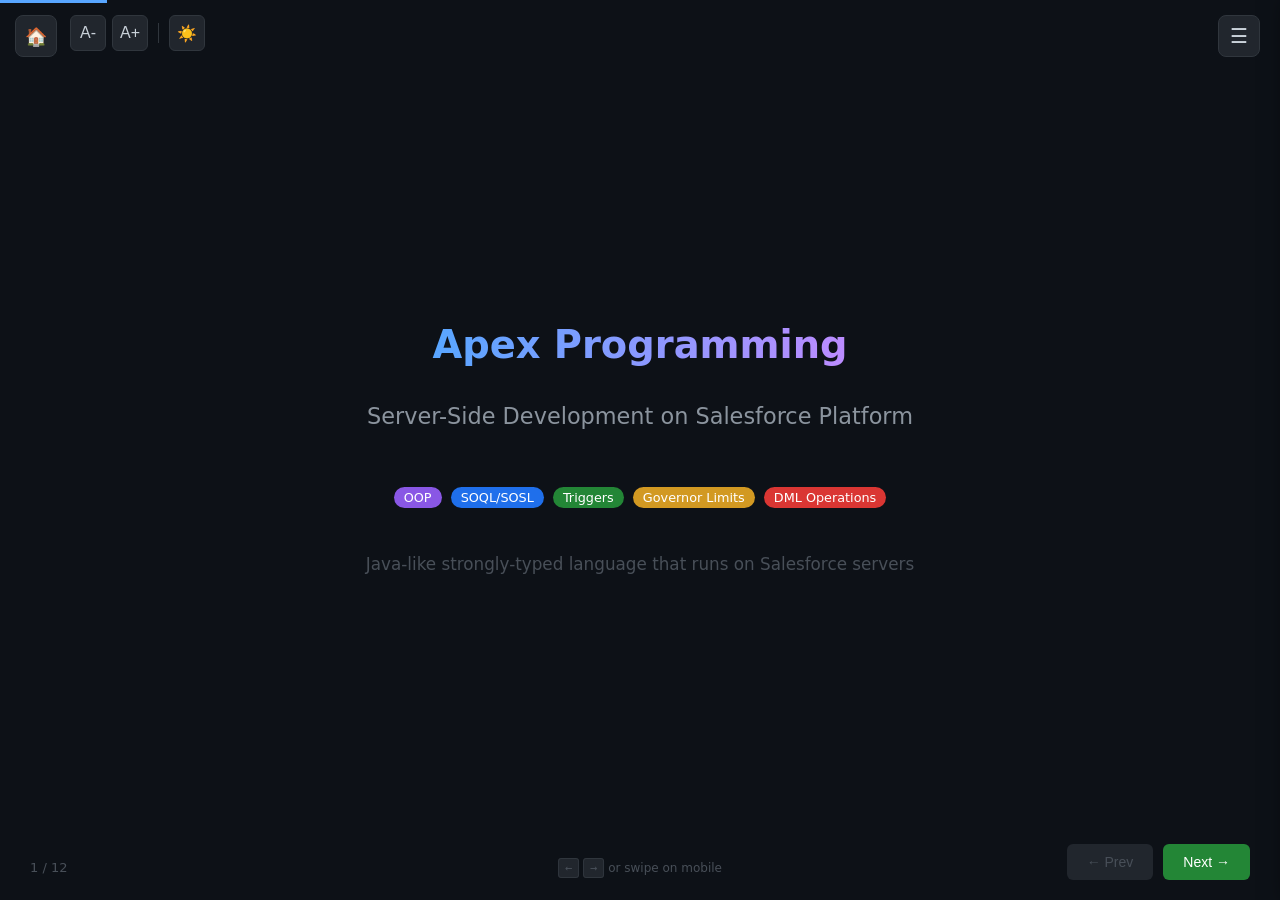
==== apex.html @ 9615bb5d "Add files via upload" ====
﻿<!DOCTYPE html>
<html lang="en">
<head>
    <meta charset="UTF-8">
    <meta name="viewport" content="width=device-width, initial-scale=1.0, maximum-scale=5.0, user-scalable=yes">
    <title>Apex Programming - Salesforce Study Guide</title>
    <link rel="stylesheet" href="common.css">
</head>
<body data-page="apex">
    <div class="mobile-top-bar"></div>
    <div class="progress" id="progress"></div>
    <div class="slide-num" id="slideNum"></div>
    <div class="keys-hint"><kbd>&larr;</kbd> <kbd>&rarr;</kbd> or swipe on mobile</div>

    <!-- Home button -->
    <a href="index.html" class="home-btn" title="Back to Topics">&#x1F3E0;</a>

    <!-- Toolbar -->
    <div class="toolbar" style="left: 70px;">
        <button onclick="changeFontSize(-1)" title="Decrease font" aria-label="Decrease font">A-</button>
        <button onclick="changeFontSize(1)" title="Increase font" aria-label="Increase font">A+</button>
        <span class="sep"></span>
        <button onclick="toggleTheme()" id="themeBtn" title="Toggle theme" aria-label="Toggle theme">&#x2600;&#xFE0F;</button>
    </div>

    <div class="deck" id="deck">
        <!-- SECTION 8: APEX PROGRAMMING -->
        <!-- ================================================== -->

        <!-- APEX SLIDE 1: Introduction -->
        <div class="slide" data-section="apex">
            <div class="center">
                <h1 class="fade-in">Apex Programming</h1>
                <p class="fade-in delay-1" style="font-size: 1.4em; color: #8b949e; margin: 20px 0;">Server-Side Development on Salesforce Platform</p>
                <div class="fade-in delay-2" style="margin-top: 30px;">
                    <span class="badge purple" onclick="window.SlideEngine.goToSlide(1)" style="cursor:pointer;">OOP</span>
                    <span class="badge blue" onclick="window.SlideEngine.goToSlide(2)" style="cursor:pointer;">SOQL/SOSL</span>
                    <span class="badge" onclick="window.SlideEngine.goToSlide(4)" style="cursor:pointer;">Triggers</span>
                    <span class="badge orange" onclick="window.SlideEngine.goToSlide(5)" style="cursor:pointer;">Governor Limits</span>
                    <span class="badge red" onclick="window.SlideEngine.goToSlide(3)" style="cursor:pointer;">DML Operations</span>
                </div>
                <p class="fade-in delay-3" style="margin-top: 40px; color: #484f58;">Java-like strongly-typed language that runs on Salesforce servers</p>
            </div>
        </div>

        <!-- APEX SLIDE 2: Apex Fundamentals -->
        <div class="slide" data-section="apex">
            <h2>Apex Fundamentals — What Makes It Different</h2>
            <p style="margin-bottom:15px; color:#8b949e;">Apex looks like Java but runs inside Salesforce. It has built-in database access, automatic governor limits, and is designed for multi-tenant cloud computing.</p>
            <div class="two-col">
                <div>
                    <div class="card fade-in">
                        <h3>Key Characteristics</h3>
                        <table>
                            <tr><th>Feature</th><th>Description</th></tr>
                            <tr><td>Strongly Typed</td><td>Compile-time checking, no dynamic types</td></tr>
                            <tr><td>Multi-tenant</td><td>Shared infrastructure = governor limits</td></tr>
                            <tr><td>Integrated</td><td>Native SOQL/DML — no ORM needed</td></tr>
                            <tr><td>Testable</td><td>75% test coverage required for deploy</td></tr>
                            <tr><td>Versioned</td><td>API version per class (backward compat)</td></tr>
                            <tr><td>Case Insensitive</td><td><code>Account</code> = <code>ACCOUNT</code> = <code>account</code></td></tr>
                        </table>
                    </div>
                    <div class="card fade-in delay-1">
                        <h3>Data Types</h3>
<pre><code>// Primitives
Integer count = 0;
Decimal price = 19.99;
String name = 'Hello';
Boolean isActive = true;
Date today = Date.today();
Datetime now = Datetime.now();
Id recordId = '001XX000003ABC';

// Collections
List&lt;Account&gt; accts = new List&lt;Account&gt;();
Set&lt;Id&gt; uniqueIds = new Set&lt;Id&gt;();
Map&lt;Id, Account&gt; acctMap = new Map&lt;Id, Account&gt;();

// sObject (any Salesforce record)
Account a = new Account(Name = 'Acme');
SObject generic = a; // Polymorphic</code></pre>
                    </div>
                </div>
                <div>
                    <div class="card fade-in delay-1">
                        <h3>Your First Apex Class</h3>
<pre><code>public with sharing class AccountService {
    // Instance method
    public List&lt;Account&gt; getActiveAccounts() {
        return [SELECT Id, Name, Industry
                FROM Account 
                WHERE IsActive__c = true
                ORDER BY Name
                LIMIT 100];
    }

    // Static method (called without instantiation)
    public static Account createAccount(String name) {
        Account acc = new Account(Name = name);
        insert acc;
        return acc;
    }
}

// Usage:
AccountService svc = new AccountService();
List&lt;Account&gt; accts = svc.getActiveAccounts();

// Static:
Account newAcc = AccountService.createAccount('Acme');</code></pre>
                    </div>
                    <div class="card highlight fade-in delay-2">
                        <h3>Access Modifiers & Sharing</h3>
                        <table>
                            <tr><th>Keyword</th><th>Meaning</th></tr>
                            <tr><td><code>public</code></td><td>Visible everywhere in namespace</td></tr>
                            <tr><td><code>private</code></td><td>Visible only in this class</td></tr>
                            <tr><td><code>global</code></td><td>Visible across namespaces (packages)</td></tr>
                            <tr><td><code>with sharing</code></td><td>Respects user's record access</td></tr>
                            <tr><td><code>without sharing</code></td><td>Ignores sharing (admin mode)</td></tr>
                            <tr><td><code>inherited sharing</code></td><td>Inherits caller's context</td></tr>
                        </table>
                    </div>
                </div>
            </div>
        </div>

        <!-- APEX SLIDE 3: SOQL & SOSL -->
        <div class="slide" data-section="apex">
            <h2>SOQL & SOSL — Querying Data</h2>
            <p style="margin-bottom:15px; color:#8b949e;">SOQL = Salesforce Object Query Language (like SQL for one object + relationships). SOSL = Salesforce Object Search Language (full-text search across multiple objects).</p>
            <div class="two-col">
                <div>
                    <div class="card fade-in">
                        <h3>SOQL Fundamentals</h3>
<pre><code>// Basic query
List&lt;Account&gt; accts = [
    SELECT Id, Name, Industry, AnnualRevenue
    FROM Account
    WHERE Industry = 'Technology'
    AND AnnualRevenue > 1000000
    ORDER BY Name ASC
    LIMIT 50
    OFFSET 10
];

// Relationship queries (parent → child)
List&lt;Account&gt; withContacts = [
    SELECT Name, 
        (SELECT FirstName, LastName, Email
         FROM Contacts
         WHERE IsActive__c = true)
    FROM Account
    WHERE Id IN :accountIds
];

// Child → parent (dot notation)
List&lt;Contact&gt; contacts = [
    SELECT FirstName, Account.Name, Account.Industry
    FROM Contact
    WHERE Account.Industry = 'Tech'
];

// Aggregate queries
List&lt;AggregateResult&gt; results = [
    SELECT Industry, COUNT(Id) cnt, SUM(AnnualRevenue) total
    FROM Account
    GROUP BY Industry
    HAVING COUNT(Id) > 5
];</code></pre>
                    </div>
                </div>
                <div>
                    <div class="card fade-in delay-1">
                        <h3>SOSL — Full-Text Search</h3>
<pre><code>// Search across multiple objects at once
List&lt;List&lt;SObject&gt;&gt; results = [
    FIND 'Acme*' IN ALL FIELDS
    RETURNING 
        Account(Name, Industry WHERE Industry = 'Tech'),
        Contact(FirstName, LastName, Email),
        Opportunity(Name, Amount)
    LIMIT 20
];
List&lt;Account&gt; accts = (List&lt;Account&gt;) results[0];
List&lt;Contact&gt; contacts = (List&lt;Contact&gt;) results[1];</code></pre>
                    </div>
                    <div class="card highlight fade-in delay-2">
                        <h3>Dynamic SOQL (Safe)</h3>
<pre><code>// Build queries dynamically
String objectName = 'Account';
String fields = 'Id, Name, Industry';
String conditions = 'Industry = :industry';

String query = 'SELECT ' + fields 
    + ' FROM ' + objectName 
    + ' WHERE ' + conditions;

// ⚠️ SECURITY: Use bind variables, not concatenation!
// ✅ Safe: WHERE Name = :userInput
// ❌ Unsafe: WHERE Name = \'' + userInput + '\''
// ❌ = SQL Injection vulnerability!

List&lt;Account&gt; results = Database.query(query);</code></pre>
                    </div>
                    <div class="card fade-in delay-3">
                        <h3>SOQL vs SOSL</h3>
                        <table>
                            <tr><th>Feature</th><th>SOQL</th><th>SOSL</th></tr>
                            <tr><td>Objects</td><td>One (+ relationships)</td><td>Multiple at once</td></tr>
                            <tr><td>Search type</td><td>Exact field match</td><td>Full-text (tokenized)</td></tr>
                            <tr><td>In triggers</td><td>✅ Yes</td><td>❌ No</td></tr>
                            <tr><td>Use when</td><td>Know exact object/field</td><td>Global search bar</td></tr>
                        </table>
                    </div>
                </div>
            </div>
        </div>

        <!-- APEX SLIDE 4: DML Operations -->
        <div class="slide" data-section="apex">
            <h2>DML Operations — Creating, Updating, Deleting Records</h2>
            <p style="margin-bottom:15px; color:#8b949e;">DML (Data Manipulation Language) statements persist changes to the database. Always bulkify — operate on lists, not single records.</p>
            <div class="two-col">
                <div>
                    <div class="card fade-in">
                        <h3>6 DML Statements</h3>
<pre><code>// INSERT — create new records
Account acc = new Account(Name = 'New Corp');
insert acc;
// acc.Id is now populated!

// UPDATE — modify existing records
acc.Industry = 'Technology';
update acc;

// UPSERT — insert or update based on external ID
Account[] accts = getExternalData();
upsert accts External_Id__c; // Match on this field

// DELETE — move to Recycle Bin
delete acc;

// UNDELETE — restore from Recycle Bin
undelete acc;

// MERGE — combine duplicate records
Account master = [SELECT Id FROM Account WHERE Name = 'Acme'];
Account dupe = [SELECT Id FROM Account WHERE Name = 'ACME Corp'];
merge master dupe;
// dupe's children re-parented to master</code></pre>
                    </div>
                    <div class="card fade-in delay-2">
                        <h3>Bulkification Pattern</h3>
<pre><code>// ❌ BAD — DML inside loop (governor limit!)
for (Contact c : contacts) {
    c.Status__c = 'Active';
    update c; // 150 DML limit hit at record 150!
}

// ✅ GOOD — Collect and execute once
for (Contact c : contacts) {
    c.Status__c = 'Active';
}
update contacts; // ONE DML for all records</code></pre>
                    </div>
                </div>
                <div>
                    <div class="card fade-in delay-1">
                        <h3>Database Methods (Partial Success)</h3>
<pre><code>// Database.insert allows partial success
Database.SaveResult[] results = Database.insert(
    accounts, false // allOrNone = false
);

for (Database.SaveResult sr : results) {
    if (sr.isSuccess()) {
        System.debug('Inserted: ' + sr.getId());
    } else {
        for (Database.Error err : sr.getErrors()) {
            System.debug('Error: ' + err.getMessage());
            System.debug('Fields: ' + err.getFields());
        }
    }
}

// vs. standard DML (all or nothing):
// insert accounts; ← throws exception if ANY fail</code></pre>
                    </div>
                    <div class="card highlight fade-in delay-2">
                        <h3>DML Statement vs Database Method</h3>
                        <table>
                            <tr><th>Feature</th><th>DML Statement</th><th>Database Method</th></tr>
                            <tr><td>Partial success</td><td>❌ All or nothing</td><td>✅ Partial allowed</td></tr>
                            <tr><td>Error handling</td><td>try/catch</td><td>SaveResult[]</td></tr>
                            <tr><td>Syntax</td><td><code>insert accs;</code></td><td><code>Database.insert(accs, false)</code></td></tr>
                            <tr><td>Use when</td><td>Must all succeed together</td><td>Best-effort batch</td></tr>
                        </table>
                    </div>
                </div>
            </div>
        </div>

        <!-- APEX SLIDE 5: Triggers -->
        <div class="slide" data-section="apex">
            <h2>Triggers — Automating on Record Changes</h2>
            <p style="margin-bottom:15px; color:#8b949e;">Triggers execute Apex code before or after DML events on records. Always use a handler pattern — never put logic directly in the trigger.</p>
            <div class="two-col">
                <div>
                    <div class="card fade-in">
                        <h3>Trigger Syntax & Events</h3>
<pre><code>// AccountTrigger.trigger
trigger AccountTrigger on Account (
    before insert, before update, before delete,
    after insert, after update, after delete, 
    after undelete
) {
    AccountTriggerHandler handler = new AccountTriggerHandler();
    
    if (Trigger.isBefore) {
        if (Trigger.isInsert) handler.beforeInsert(Trigger.new);
        if (Trigger.isUpdate) handler.beforeUpdate(Trigger.new, Trigger.oldMap);
        if (Trigger.isDelete) handler.beforeDelete(Trigger.old);
    }
    if (Trigger.isAfter) {
        if (Trigger.isInsert) handler.afterInsert(Trigger.new);
        if (Trigger.isUpdate) handler.afterUpdate(Trigger.new, Trigger.oldMap);
        if (Trigger.isDelete) handler.afterDelete(Trigger.old);
    }
}</code></pre>
                    </div>
                    <div class="card fade-in delay-2">
                        <h3>Trigger Context Variables</h3>
                        <table>
                            <tr><th>Variable</th><th>Description</th></tr>
                            <tr><td><code>Trigger.new</code></td><td>List of NEW records (insert/update)</td></tr>
                            <tr><td><code>Trigger.old</code></td><td>List of OLD records (update/delete)</td></tr>
                            <tr><td><code>Trigger.newMap</code></td><td>Map&lt;Id, SObject&gt; of new records</td></tr>
                            <tr><td><code>Trigger.oldMap</code></td><td>Map&lt;Id, SObject&gt; of old records</td></tr>
                            <tr><td><code>Trigger.isInsert</code></td><td>Boolean — is this an insert?</td></tr>
                            <tr><td><code>Trigger.isBefore</code></td><td>Boolean — is this before DML?</td></tr>
                            <tr><td><code>Trigger.size</code></td><td>Total records in trigger batch</td></tr>
                        </table>
                    </div>
                </div>
                <div>
                    <div class="card fade-in delay-1">
                        <h3>Handler Pattern (Best Practice)</h3>
<pre><code>public class AccountTriggerHandler {
    
    public void beforeUpdate(List&lt;Account&gt; newAccs, 
                             Map&lt;Id, Account&gt; oldMap) {
        List&lt;Account&gt; changedIndustry = new List&lt;Account&gt;();
        
        for (Account acc : newAccs) {
            Account old = oldMap.get(acc.Id);
            // Only process records where field actually changed
            if (acc.Industry != old.Industry) {
                changedIndustry.add(acc);
            }
        }
        
        if (!changedIndustry.isEmpty()) {
            updateRelatedContacts(changedIndustry);
        }
    }
    
    private void updateRelatedContacts(List&lt;Account&gt; accs) {
        // Bulkified helper logic
        List&lt;Contact&gt; toUpdate = [
            SELECT Id, Account.Industry 
            FROM Contact 
            WHERE AccountId IN :accs
        ];
        for (Contact c : toUpdate) {
            c.Industry__c = c.Account.Industry;
        }
        update toUpdate;
    }
}</code></pre>
                    </div>
                    <div class="card highlight fade-in delay-2">
                        <h3>Before vs After — When to Use</h3>
                        <table>
                            <tr><th>Use Before</th><th>Use After</th></tr>
                            <tr><td>Validate field values</td><td>Update related/child records</td></tr>
                            <tr><td>Set default values</td><td>Send email notifications</td></tr>
                            <tr><td>Modify same record (no DML needed!)</td><td>Create audit log records</td></tr>
                            <tr><td>Prevent save with addError()</td><td>Call external systems</td></tr>
                        </table>
                        <p style="margin-top:8px;"><small><strong>Rule:</strong> Use <code>before</code> to modify the SAME record (it's free — no extra DML). Use <code>after</code> when you need the Id (insert) or need to modify OTHER records.</small></p>
                    </div>
                </div>
            </div>
        </div>

        <!-- APEX SLIDE 6: Governor Limits -->
        <div class="slide" data-section="apex">
            <h2>Governor Limits — The #1 Interview Topic</h2>
            <p style="margin-bottom:15px; color:#8b949e;">Salesforce is multi-tenant — one org's bad code can't bring down others. Governor limits enforce fair resource usage per transaction.</p>
            <div class="two-col">
                <div>
                    <div class="card fade-in">
                        <h3>Critical Limits (Synchronous)</h3>
                        <table>
                            <tr><th>Resource</th><th>Limit</th></tr>
                            <tr><td>SOQL queries</td><td><strong>100</strong> per transaction</td></tr>
                            <tr><td>SOQL rows returned</td><td><strong>50,000</strong> rows</td></tr>
                            <tr><td>DML statements</td><td><strong>150</strong> per transaction</td></tr>
                            <tr><td>DML rows</td><td><strong>10,000</strong> records</td></tr>
                            <tr><td>Callouts</td><td><strong>100</strong> per transaction</td></tr>
                            <tr><td>CPU time</td><td><strong>10,000 ms</strong></td></tr>
                            <tr><td>Heap size</td><td><strong>6 MB</strong> (sync) / 12 MB (async)</td></tr>
                            <tr><td>Future calls</td><td><strong>50</strong> per transaction</td></tr>
                        </table>
                    </div>
                    <div class="card fade-in delay-2">
                        <h3>Check Limits at Runtime</h3>
<pre><code>System.debug('SOQL queries used: ' + 
    Limits.getQueries() + '/' + Limits.getLimitQueries());
System.debug('DML used: ' + 
    Limits.getDmlStatements() + '/' + Limits.getLimitDmlStatements());
System.debug('CPU time: ' + 
    Limits.getCpuTime() + '/' + Limits.getLimitCpuTime());
System.debug('Heap: ' + 
    Limits.getHeapSize() + '/' + Limits.getLimitHeapSize());</code></pre>
                    </div>
                </div>
                <div>
                    <div class="card highlight fade-in delay-1">
                        <h3>How to Avoid Hitting Limits</h3>
<pre><code>// ❌ SOQL inside loop (100 limit)
for (Account acc : accounts) {
    List&lt;Contact&gt; cons = [SELECT Id FROM Contact 
                          WHERE AccountId = :acc.Id];
}

// ✅ Query ONCE, use Map to organize
Map&lt;Id, List&lt;Contact&gt;&gt; contactsByAcct = new Map&lt;Id, List&lt;Contact&gt;&gt;();
for (Contact c : [SELECT Id, AccountId FROM Contact
                  WHERE AccountId IN :accounts]) {
    if (!contactsByAcct.containsKey(c.AccountId)) {
        contactsByAcct.put(c.AccountId, new List&lt;Contact&gt;());
    }
    contactsByAcct.get(c.AccountId).add(c);
}

// ❌ DML inside loop (150 limit)
for (Contact c : contacts) { update c; }

// ✅ Collect all, DML once
update contacts;

// ❌ Multiple queries for same data
Account a = [SELECT Name FROM Account WHERE Id = :id];
Account b = [SELECT Industry FROM Account WHERE Id = :id];

// ✅ One query, all fields
Account a = [SELECT Name, Industry FROM Account WHERE Id = :id];</code></pre>
                    </div>
                </div>
            </div>
        </div>

        <!-- APEX SLIDE 7: Collections Deep Dive -->
        <div class="slide" data-section="apex">
            <h2>Collections — List, Set, Map</h2>
            <p style="margin-bottom:15px; color:#8b949e;">Collections are the foundation of bulkified Apex. Master these patterns and you'll never hit governor limits.</p>
            <div class="two-col">
                <div>
                    <div class="card fade-in">
                        <h3>List — Ordered, Allows Duplicates</h3>
<pre><code>List&lt;String&gt; names = new List&lt;String&gt;();
names.add('Alice');
names.add('Bob');
names.add('Alice'); // Allowed!
System.debug(names[0]); // 'Alice'
System.debug(names.size()); // 3

// SOQL returns a List
List&lt;Account&gt; accts = [SELECT Name FROM Account];

// Common patterns
names.sort(); // Alphabetical
names.contains('Alice'); // true
names.remove(0); // Remove by index
List&lt;String&gt; sub = new List&lt;String&gt;(names); // Clone</code></pre>
                    </div>
                    <div class="card fade-in delay-1">
                        <h3>Set — Unordered, No Duplicates</h3>
<pre><code>Set&lt;Id&gt; accountIds = new Set&lt;Id&gt;();
accountIds.add('001XX000003AAA');
accountIds.add('001XX000003AAA'); // Ignored!
System.debug(accountIds.size()); // 1

// Perfect for: collecting unique IDs
Set&lt;Id&gt; parentIds = new Set&lt;Id&gt;();
for (Contact c : contacts) {
    parentIds.add(c.AccountId);
}
// Use in SOQL: WHERE Id IN :parentIds

// Convert List → Set (remove dupes)
Set&lt;String&gt; unique = new Set&lt;String&gt;(namesList);</code></pre>
                    </div>
                </div>
                <div>
                    <div class="card highlight fade-in delay-1">
                        <h3>Map — Key → Value Lookup</h3>
<pre><code>// The MOST important collection in Apex
Map&lt;Id, Account&gt; acctMap = new Map&lt;Id, Account&gt;(
    [SELECT Id, Name FROM Account WHERE Id IN :ids]
);
// ↑ SOQL result directly into Map! (keys = record Ids)

// O(1) lookup by Id:
Account target = acctMap.get(someId);

// Common patterns:
// 1. Build lookup map from query
Map&lt;String, Decimal&gt; priceMap = new Map&lt;String, Decimal&gt;();
for (Product2 p : products) {
    priceMap.put(p.ProductCode, p.UnitPrice);
}

// 2. Group records by parent
Map&lt;Id, List&lt;Contact&gt;&gt; byAccount = new Map&lt;Id, List&lt;Contact&gt;&gt;();
for (Contact c : contacts) {
    if (!byAccount.containsKey(c.AccountId)) {
        byAccount.put(c.AccountId, new List&lt;Contact&gt;());
    }
    byAccount.get(c.AccountId).add(c);
}

// 3. Check existence
if (acctMap.containsKey(targetId)) { ... }

// Map from SOQL (shortcut!)
Map&lt;Id, Account&gt; m = new Map&lt;Id, Account&gt;(
    [SELECT Id, Name FROM Account]
);</code></pre>
                    </div>
                </div>
            </div>
        </div>

        <!-- APEX SLIDE 8: Asynchronous Apex -->
        <div class="slide" data-section="apex">
            <h2>Asynchronous Apex — Beyond the Transaction</h2>
            <p style="margin-bottom:15px; color:#8b949e;">When you need higher limits, callouts from triggers, or scheduled processing — use async Apex. Each method has different strengths.</p>
            <div class="two-col">
                <div>
                    <div class="card fade-in">
                        <h3>@future — Simple Async</h3>
<pre><code>// Fire-and-forget. No return value. No chaining.
public class CalloutService {
    @future(callout=true)
    public static void sendToExternal(Set&lt;Id&gt; recordIds) {
        // Higher limits: 60s timeout, 12MB heap
        List&lt;Account&gt; accts = [SELECT Name, Phone
            FROM Account WHERE Id IN :recordIds];
        // Make HTTP callout...
    }
}

// Limitations:
// - Can't call @future from @future
// - Can't call from Batch
// - Parameters: only primitives or collections of primitives
// - No tracking (fire & forget)</code></pre>
                    </div>
                    <div class="card fade-in delay-2">
                        <h3>Queueable — Modern Async</h3>
<pre><code>public class ProcessRecordsJob implements Queueable {
    private List&lt;Account&gt; accounts;
    
    public ProcessRecordsJob(List&lt;Account&gt; accts) {
        this.accounts = accts;
    }
    
    public void execute(QueueableContext ctx) {
        // Process records...
        // Can chain: enqueue another job
        if (moreWork) {
            System.enqueueJob(new ProcessRecordsJob(remaining));
        }
    }
}

// Enqueue:
Id jobId = System.enqueueJob(new ProcessRecordsJob(accts));

// Advantages over @future:
// ✅ Can pass complex objects (sObjects, custom classes)
// ✅ Can chain jobs (one after another)
// ✅ Returns a Job ID for monitoring
// ✅ Can implement Database.AllowsCallouts</code></pre>
                    </div>
                </div>
                <div>
                    <div class="card fade-in delay-1">
                        <h3>Batch Apex — Large Data Volumes</h3>
<pre><code>public class CleanupBatch implements 
    Database.Batchable&lt;SObject&gt;, Database.Stateful {
    
    public Integer recordsProcessed = 0; // Stateful!
    
    // 1. Collect records to process
    public Database.QueryLocator start(Database.BatchableContext bc) {
        return Database.getQueryLocator(
            'SELECT Id FROM Account WHERE LastModifiedDate < LAST_YEAR'
        );
    }
    
    // 2. Process in chunks (default 200)
    public void execute(Database.BatchableContext bc, 
                        List&lt;Account&gt; scope) {
        delete scope;
        recordsProcessed += scope.size();
    }
    
    // 3. Finish (send email, chain next batch)
    public void finish(Database.BatchableContext bc) {
        System.debug('Processed: ' + recordsProcessed);
    }
}

// Execute (200 records per batch by default):
Database.executeBatch(new CleanupBatch(), 200);
// For callouts: use batch size 1-100</code></pre>
                    </div>
                    <div class="card highlight fade-in delay-2">
                        <h3>When to Use What</h3>
                        <table>
                            <tr><th>Method</th><th>Use When</th><th>Limit</th></tr>
                            <tr><td>@future</td><td>Simple callout from trigger</td><td>50/txn</td></tr>
                            <tr><td>Queueable</td><td>Complex processing, chaining</td><td>50/txn</td></tr>
                            <tr><td>Batch</td><td>10K+ records, long processes</td><td>50M rows</td></tr>
                            <tr><td>Schedulable</td><td>Recurring (hourly/daily)</td><td>100 scheduled</td></tr>
                        </table>
                    </div>
                </div>
            </div>
        </div>

        <!-- APEX SLIDE 9: Exception Handling & Best Practices -->
        <div class="slide" data-section="apex">
            <h2>Exception Handling & Best Practices</h2>
            <div class="two-col">
                <div>
                    <div class="card fade-in">
                        <h3>Exception Hierarchy</h3>
<pre><code>// Apex exception types
try {
    insert accounts;
} catch (DmlException e) {
    // Specific DML failure
    System.debug('DML Error: ' + e.getDmlMessage(0));
    System.debug('Field: ' + e.getDmlFields(0));
    System.debug('Status: ' + e.getDmlStatusCode(0));
} catch (QueryException e) {
    // SOQL failure (no rows, too many rows)
    System.debug('Query Error: ' + e.getMessage());
} catch (CalloutException e) {
    // HTTP callout failure
    System.debug('Callout Error: ' + e.getMessage());
} catch (Exception e) {
    // Catch-all (always last)
    System.debug('Type: ' + e.getTypeName());
    System.debug('Message: ' + e.getMessage());
    System.debug('Stack: ' + e.getStackTraceString());
} finally {
    // Always runs (cleanup)
}</code></pre>
                    </div>
                    <div class="card fade-in delay-2">
                        <h3>Custom Exception</h3>
<pre><code>public class ServiceException extends Exception {}

// Usage:
if (accounts.isEmpty()) {
    throw new ServiceException('No accounts found for criteria');
}

// AuraHandledException (for LWC)
throw new AuraHandledException('User-friendly message');
// ↑ This is what LWC error.body.message shows</code></pre>
                    </div>
                </div>
                <div>
                    <div class="card highlight fade-in delay-1">
                        <h3>Apex Best Practices Checklist</h3>
                        <ul>
                            <li><strong>Bulkify everything</strong> — no SOQL/DML inside loops</li>
                            <li><strong>One trigger per object</strong> — use handler classes</li>
                            <li><strong>with sharing by default</strong> — security first</li>
                            <li><strong>75%+ test coverage</strong> — with meaningful assertions</li>
                            <li><strong>Use maps for lookups</strong> — O(1) vs O(n) loops</li>
                            <li><strong>Avoid hardcoded IDs</strong> — use Custom Labels/Custom Metadata</li>
                            <li><strong>Separation of concerns</strong> — Trigger → Handler → Service → Selector</li>
                            <li><strong>Null-check everything</strong> — prevent NullPointerException</li>
                            <li><strong>Limit-aware patterns</strong> — check Limits class in long operations</li>
                            <li><strong>Meaningful test names</strong> — <code>testBulkInsert_200Records_NoErrors</code></li>
                        </ul>
                    </div>
                    <div class="card fade-in delay-2">
                        <h3>Testing Pattern</h3>
<pre><code>@IsTest
private class AccountServiceTest {
    @TestSetup
    static void setup() {
        // Create test data ONCE for all methods
        List&lt;Account&gt; accts = TestDataFactory.createAccounts(200);
        insert accts;
    }
    
    @IsTest
    static void testBulkInsert_Success() {
        // Given
        List&lt;Account&gt; testAccs = [SELECT Id FROM Account];
        
        // When
        Test.startTest();
        AccountService.processAccounts(testAccs);
        Test.stopTest(); // Forces async to complete
        
        // Then
        List&lt;Account&gt; results = [SELECT Status__c FROM Account];
        for (Account a : results) {
            System.assertEquals('Processed', a.Status__c,
                'Each account should be marked processed');
        }
    }
}</code></pre>
                    </div>
                </div>
            </div>
        </div>

        <!-- APEX SLIDE 10: Apex Design Patterns -->
        <div class="slide" data-section="apex">
            <h2>Apex Design Patterns — Enterprise Architecture</h2>
            <p style="margin-bottom:15px; color:#8b949e;">Real-world Salesforce projects use layered architecture. These patterns make code maintainable, testable, and scalable.</p>
            <div class="two-col">
                <div>
                    <div class="card fade-in">
                        <h3>Service Layer Pattern</h3>
<pre><code>// Service class: business logic lives HERE
public with sharing class OpportunityService {
    
    public static void closeWonOpportunities(Set&lt;Id&gt; oppIds) {
        // 1. Validate
        if (oppIds == null || oppIds.isEmpty()) return;
        
        // 2. Query (use Selector)
        List&lt;Opportunity&gt; opps = OpportunitySelector.getByIds(oppIds);
        
        // 3. Business logic
        List&lt;Opportunity&gt; toUpdate = new List&lt;Opportunity&gt;();
        for (Opportunity opp : opps) {
            if (opp.Amount > 0 && opp.HasProducts__c) {
                opp.StageName = 'Closed Won';
                opp.CloseDate = Date.today();
                toUpdate.add(opp);
            }
        }
        
        // 4. DML (use Unit of Work pattern for complex)
        if (!toUpdate.isEmpty()) {
            update toUpdate;
        }
    }
}

// Called from: Trigger, LWC Controller, Batch, Flow</code></pre>
                    </div>
                </div>
                <div>
                    <div class="card fade-in delay-1">
                        <h3>Selector Pattern</h3>
<pre><code>// Centralize ALL queries for an object
public with sharing class OpportunitySelector {
    
    public static List&lt;Opportunity&gt; getByIds(Set&lt;Id&gt; ids) {
        return [SELECT Id, Name, StageName, Amount,
                       CloseDate, HasProducts__c,
                       Account.Name
                FROM Opportunity
                WHERE Id IN :ids];
    }
    
    public static List&lt;Opportunity&gt; getOpenByAccount(Id accountId) {
        return [SELECT Id, Name, Amount, StageName
                FROM Opportunity
                WHERE AccountId = :accountId
                AND IsClosed = false
                ORDER BY CloseDate ASC];
    }
}</code></pre>
                    </div>
                    <div class="card highlight fade-in delay-2">
                        <h3>Architecture Layers</h3>
                        <table>
                            <tr><th>Layer</th><th>Responsibility</th><th>Example</th></tr>
                            <tr><td>Trigger</td><td>Route events only</td><td><code>AccountTrigger</code></td></tr>
                            <tr><td>Handler</td><td>Filter changed records</td><td><code>AccountTriggerHandler</code></td></tr>
                            <tr><td>Service</td><td>Business logic</td><td><code>AccountService</code></td></tr>
                            <tr><td>Selector</td><td>SOQL queries</td><td><code>AccountSelector</code></td></tr>
                            <tr><td>Domain</td><td>Record validation</td><td><code>Accounts</code> (plural)</td></tr>
                            <tr><td>Controller</td><td>LWC @AuraEnabled bridge</td><td><code>AccountController</code></td></tr>
                        </table>
                        <p style="margin-top:8px;"><small>Each layer only talks to adjacent layers. Controller → Service → Selector. Never Controller → SOQL directly.</small></p>
                    </div>
                </div>
            </div>
        </div>


        <!-- APEX SLIDE 11: Modern Apex Features (2023-2026) -->
        <div class="slide" data-section="apex">
            <h2>Modern Apex Features (2023-2026)</h2>
            <p style="margin-bottom:15px; color:#8b949e;">These features are now GA and widely used in production. Interviewers expect you to know them.</p>
            <div class="two-col">
                <div>
                    <div class="card fade-in">
                        <h3>Safe Navigation Operator (?.) </h3>
<pre><code>// BEFORE: Null checks everywhere
String name = null;
if (acc != null &amp;&amp; acc.Owner != null) {
    name = acc.Owner.Name;
}

// AFTER: Safe navigation (Spring '21+)
String name = acc?.Owner?.Name;
// Returns null if ANY part is null — no NullPointerException!

// Works with methods too:
Integer len = myString?.length();
// Returns null (not exception) if myString is null

// Works with collections:
String first = myList?.get(0)?.Name;

// Works in SOQL:
List&lt;Contact&gt; cons = [SELECT Account?.Name FROM Contact];

// Common patterns:
String msg = error?.body?.message ?? 'Unknown error';
Boolean isActive = record?.IsActive__c == true;</code></pre>
                    </div>
                    <div class="card fade-in delay-1">
                        <h3>Null Coalescing Operator (??)</h3>
<pre><code>// Returns left side if not null, otherwise right side
String name = inputName ?? 'Default Name';
// Equivalent to: inputName != null ? inputName : 'Default'

// Chain multiple fallbacks:
String label = customLabel ?? fieldLabel ?? 'Untitled';

// With safe navigation:
String city = account?.BillingCity ?? 'No City';

// In assignments:
Integer count = existingCount ?? 0;</code></pre>
                    </div>
                </div>
                <div>
                    <div class="card fade-in delay-1">
                        <h3>Switch Statement</h3>
<pre><code>// Clean alternative to long if/else chains
switch on stage {
    when 'Prospecting', 'Qualification' {
        priority = 'Low';
    }
    when 'Proposal', 'Negotiation' {
        priority = 'Medium';
    }
    when 'Closed Won' {
        priority = 'Completed';
    }
    when else {
        priority = 'Unknown';
    }
}

// Switch on SObject type:
switch on record {
    when Account acc {
        System.debug('Account: ' + acc.Name);
    }
    when Contact con {
        System.debug('Contact: ' + con.Email);
    }
    when null {
        System.debug('Null record');
    }
    when else {
        System.debug('Other type');
    }
}

// Switch on Enum:
switch on season {
    when WINTER { return 'Cold'; }
    when SUMMER { return 'Hot'; }
    when else { return 'Moderate'; }
}</code></pre>
                    </div>
                    <div class="card highlight fade-in delay-2">
                        <h3>User Mode Database Operations</h3>
<pre><code>// Enforce FLS + CRUD + Sharing in SOQL (Spring '23+)
// BEFORE: with sharing class + manual checks
List&lt;Account&gt; accts = [
    SELECT Name, Phone, Secret_Field__c
    FROM Account
    WITH USER_MODE  // Strips fields user can't see!
];

// Database class with AccessLevel:
List&lt;Account&gt; results = Database.query(
    'SELECT Name FROM Account',
    AccessLevel.USER_MODE  // Enforces all security
);

// DML with User Mode:
Database.insert(records, AccessLevel.USER_MODE);
Database.update(records, AccessLevel.USER_MODE);

// System Mode (bypass security — use carefully):
Database.query(q, AccessLevel.SYSTEM_MODE);

// stripInaccessible (alternative approach):
SObjectAccessDecision decision = Security.stripInaccessible(
    AccessType.READABLE, records
);
List&lt;Account&gt; sanitized = decision.getRecords();
// Fields user lacks FLS for are removed</code></pre>
                        <p style="margin-top:8px;"><small><strong>Interview tip:</strong> Always mention USER_MODE as the modern best practice for enforcing security. It replaces manual FLS/CRUD checks and WITH SECURITY_ENFORCED.</small></p>
                    </div>
                </div>
            </div>
        </div>

        <!-- APEX SLIDE 12: Custom Permissions, Custom Labels & Custom Metadata -->
        <div class="slide" data-section="apex">
            <h2>Custom Permissions, Labels & Metadata in Apex</h2>
            <p style="margin-bottom:15px; color:#8b949e;">Configuration-driven development — change behavior without code changes.</p>
            <div class="two-col">
                <div>
                    <div class="card fade-in">
                        <h3>Custom Permissions</h3>
<pre><code>// Check if current user has a Custom Permission
Boolean canApprove = FeatureManagement.checkPermission(
    'Can_Approve_Large_Deals'
);

if (canApprove) {
    // User has this permission (via Permission Set)
    approveRecord(recordId);
} else {
    throw new AuraHandledException('Insufficient permissions');
}

// In LWC — check from client side:
import hasPermission from '@salesforce/customPermission/Can_Approve_Large_Deals';

// In template:
// &lt;template lwc:if={hasPermission}&gt;
//     &lt;lightning-button label="Approve"&gt;&lt;/lightning-button&gt;
// &lt;/template&gt;

// Use cases:
// - Feature flags (enable/disable features per user group)
// - Role-based UI (show/hide buttons)
// - Tiered access (Basic vs Premium users)</code></pre>
                    </div>
                </div>
                <div>
                    <div class="card fade-in delay-1">
                        <h3>Custom Metadata Types in Apex</h3>
<pre><code>// Query CMT records (NO SOQL governor limit cost!)
List&lt;Validation_Rule__mdt&gt; rules = 
    Validation_Rule__mdt.getAll().values();

// Or query specific records:
List&lt;Validation_Rule__mdt&gt; rules = [
    SELECT Field_Name__c, Error_Message__c, 
           Expression__c, Is_Active__c
    FROM Validation_Rule__mdt
    WHERE Is_Active__c = true
    AND Object_Name__c = 'Account'
];
// ↑ This does NOT count against 100 SOQL limit!

// Use for:
// - Configuration (field mappings, validation rules)
// - Feature toggles (enable/disable per org)
// - Integration endpoints (URLs per environment)
// - App settings (no hardcoded values)

// Custom Labels in Apex:
String msg = System.Label.Error_Required_Field;
// Automatically translated per user's language</code></pre>
                    </div>
                    <div class="card highlight fade-in delay-2">
                        <h3>New in Apex (2024-2026)</h3>
                        <table>
                            <tr><th>Feature</th><th>Version</th><th>Description</th></tr>
                            <tr><td>?. operator</td><td>Spring '21</td><td>Safe navigation — no NullPointerException</td></tr>
                            <tr><td>?? operator</td><td>Winter '24</td><td>Null coalescing — default values</td></tr>
                            <tr><td>USER_MODE</td><td>Spring '23</td><td>Enforce FLS/CRUD/Sharing in queries</td></tr>
                            <tr><td>Assert class</td><td>Spring '23</td><td>Assert.areEqual() replaces System.assertEquals()</td></tr>
                            <tr><td>Set literals</td><td>Spring '24</td><td>Set&lt;String&gt; s = {'a', 'b', 'c'};</td></tr>
                            <tr><td>Multi-currency SOQL</td><td>Summer '24</td><td>convertCurrency() in SOQL</td></tr>
                            <tr><td>Apex Guru AI</td><td>Winter '25</td><td>AI-powered code analysis in Setup</td></tr>
                        </table>
                    </div>
                </div>
            </div>
        </div>


        <!-- ================================================== -->
    </div> <!-- end .deck -->

    <!-- Menu button + Slide Menu -->
    <button class="menu-btn" id="menuBtn" onclick="toggleMenu()" title="Table of Contents">&#x2630;</button>
    <div class="menu-overlay" id="menuOverlay" onclick="toggleMenu()"></div>
    <div class="slide-menu" id="slideMenu">
        <input type="text" class="slide-menu-search" id="menuSearch" placeholder="Search slides..." oninput="filterMenu(this.value)">
        <div id="menuItems"></div>
    </div>

    <!-- Navigation -->
    <div class="nav">
        <button id="prevBtn" onclick="prevSlide()" aria-label="Previous">&larr; Prev</button>
        <button id="nextBtn" onclick="nextSlide()" aria-label="Next">Next &rarr;</button>
    </div>

    <script src="slides.js"></script>
</body>
</html>
---- common.css ----
/* ===== COMMON STYLES - Salesforce Study Guide ===== */
/* Mobile-first, modern, responsive design */

* { margin: 0; padding: 0; box-sizing: border-box; }

:root {
    --bg-primary: #0d1117;
    --bg-secondary: #161b22;
    --bg-card: #161b22;
    --border: #30363d;
    --text-primary: #e6edf3;
    --text-secondary: #c9d1d9;
    --text-muted: #8b949e;
    --text-dim: #484f58;
    --accent-blue: #58a6ff;
    --accent-green: #238636;
    --accent-green-hover: #2ea043;
    --accent-purple: #bc8cff;
    --accent-orange: #f0883e;
    --accent-red: #da3633;
    --nav-bg: linear-gradient(transparent, #0d1117 30%);
    --font-main: 'Segoe UI', system-ui, -apple-system, sans-serif;
    --font-code: 'Cascadia Code', 'Fira Code', 'JetBrains Mono', monospace;
    --radius: 10px;
    --radius-sm: 6px;
    --radius-lg: 16px;
}

body {
    font-family: var(--font-main);
    background: var(--bg-primary);
    color: var(--text-primary);
    overflow: hidden;
    -webkit-tap-highlight-color: transparent;
}

/* ===== SLIDE CONTAINER ===== */
.deck { width: 100vw; height: 100vh; position: relative; }
.slide {
    width: 100%; height: 100%;
    position: absolute; top: 0; left: 0;
    display: none;
    padding: 40px 60px;
    overflow-y: auto;
    scroll-behavior: smooth;
    -webkit-overflow-scrolling: touch;
}
.slide.active { display: flex; flex-direction: column; }

/* ===== NAVIGATION ===== */
.nav {
    position: fixed; bottom: 20px; right: 30px;
    z-index: 100; display: flex; gap: 10px;
}
.nav button {
    background: var(--accent-green); border: none;
    color: #fff; padding: 10px 20px;
    border-radius: var(--radius-sm); cursor: pointer;
    font-size: 14px; font-weight: 500;
    transition: all 0.2s;
}
.nav button:hover { background: var(--accent-green-hover); transform: translateY(-1px); }
.nav button:active { transform: scale(0.95); }
.nav button:disabled { background: #21262d; color: var(--text-dim); cursor: not-allowed; transform: none; }

.progress { position: fixed; top: 0; left: 0; height: 3px; background: var(--accent-blue); transition: width 0.3s; z-index: 100; }
.slide-num { position: fixed; bottom: 25px; left: 30px; font-size: 13px; color: var(--text-dim); z-index: 100; }

/* ===== TYPOGRAPHY ===== */
h1 {
    font-size: 2.4em; margin-bottom: 10px;
    background: linear-gradient(90deg, #58a6ff, #bc8cff);
    -webkit-background-clip: text; -webkit-text-fill-color: transparent;
    background-clip: text;
}
h2 { font-size: 1.8em; margin-bottom: 20px; color: var(--accent-blue); }
h3 { font-size: 1.3em; color: var(--accent-purple); margin: 15px 0 8px; }
p, li { font-size: 1.05em; line-height: 1.7; color: var(--text-secondary); }
ul { padding-left: 20px; }
li { margin: 6px 0; }
code {
    background: var(--bg-secondary); padding: 2px 6px;
    border-radius: 4px; font-family: var(--font-code);
    font-size: 0.9em; color: #79c0ff;
}
pre {
    background: var(--bg-secondary); padding: 16px 20px;
    border-radius: 8px; overflow-x: auto; margin: 12px 0;
    border: 1px solid var(--border);
}
pre code {
    padding: 0; background: none;
    font-size: 0.85em; line-height: 1.6; color: var(--text-primary);
}

/* ===== SYNTAX HIGHLIGHTING ===== */
.hljs-keyword { color: #ff7b72; }
.hljs-string { color: #a5d6ff; }
.hljs-comment { color: #8b949e; font-style: italic; }
.hljs-function { color: #d2a8ff; }
.hljs-class { color: #f0883e; }
.hljs-decorator { color: #79c0ff; font-weight: bold; }
.hljs-number { color: #79c0ff; }
.hljs-operator { color: #ff7b72; }
.hljs-tag { color: #7ee787; }
.hljs-attr { color: #79c0ff; }
.hljs-built-in { color: #ffa657; }
.hljs-variable { color: #ffa657; }
.hljs-template { color: #a5d6ff; }
.hljs-punctuation { color: #c9d1d9; }

/* ===== LAYOUT HELPERS ===== */
.two-col { display: grid; grid-template-columns: 1fr 1fr; gap: 40px; flex: 1; align-items: start; }
.three-col { display: grid; grid-template-columns: 1fr 1fr 1fr; gap: 20px; }
.center { display: flex; flex-direction: column; align-items: center; justify-content: center; text-align: center; flex: 1; }
.card { background: var(--bg-card); border: 1px solid var(--border); border-radius: var(--radius); padding: 20px; margin: 8px 0; }
.card.highlight { border-color: var(--accent-blue); }
.badge { display: inline-block; background: var(--accent-green); color: #fff; padding: 3px 10px; border-radius: 12px; font-size: 0.8em; margin: 2px; }
.badge.blue { background: #1f6feb; }
.badge.purple { background: #8957e5; }
.badge.orange { background: #d29922; }
.badge.red { background: #da3633; }
table { width: 100%; border-collapse: collapse; margin: 10px 0; font-size: 0.95em; }
th { background: var(--bg-secondary); color: var(--accent-blue); padding: 10px; text-align: left; border-bottom: 2px solid var(--border); }
td { padding: 8px 10px; border-bottom: 1px solid #21262d; }
tr:hover td { background: var(--bg-secondary); }

/* ===== ANIMATIONS ===== */
.flow-diagram { position: relative; width: 100%; flex: 1; min-height: 300px; }
.flow-box {
    position: absolute; background: var(--bg-secondary);
    border: 2px solid var(--border); border-radius: var(--radius);
    padding: 12px 18px; font-size: 0.9em; text-align: center;
    transition: all 0.5s ease; opacity: 0; transform: translateY(20px);
}
.flow-box.visible { opacity: 1; transform: translateY(0); }
.flow-box.active { border-color: var(--accent-blue); box-shadow: 0 0 15px rgba(88,166,255,0.3); }
.flow-box.green { border-color: #238636; }
.flow-box.purple { border-color: #8957e5; }
.flow-box.orange { border-color: #d29922; }

.arrow { position: absolute; opacity: 0; transition: opacity 0.5s ease 0.3s; }
.arrow.visible { opacity: 1; }
.arrow svg { overflow: visible; }

.anim-step { opacity: 0; transform: translateX(-20px); transition: all 0.4s ease; }
.anim-step.visible { opacity: 1; transform: translateX(0); }

.data-packet {
    position: absolute; width: 12px; height: 12px; border-radius: 50%;
    background: var(--accent-blue); opacity: 0;
    box-shadow: 0 0 10px rgba(88,166,255,0.6);
}
.data-packet.moving { animation: movePacket 1.5s ease-in-out forwards; }
.data-packet.event { background: #238636; box-shadow: 0 0 10px rgba(35,134,54,0.6); }

@keyframes movePacket { 0% { opacity: 1; } 50% { opacity: 1; } 100% { opacity: 0; } }
@keyframes pulse { 0%,100% { transform: scale(1); } 50% { transform: scale(1.05); } }
.pulse { animation: pulse 2s infinite; }
@keyframes fadeInUp { from { opacity:0; transform:translateY(30px); } to { opacity:1; transform:translateY(0); } }
.fade-in { animation: fadeInUp 0.6s ease forwards; }
.delay-1 { animation-delay: 0.2s; opacity: 0; }
.delay-2 { animation-delay: 0.4s; opacity: 0; }
.delay-3 { animation-delay: 0.6s; opacity: 0; }
.delay-4 { animation-delay: 0.8s; opacity: 0; }
.delay-5 { animation-delay: 1.0s; opacity: 0; }

/* Interactive animation controls */
.anim-controls { display: flex; gap: 8px; margin: 10px 0; }
.anim-btn { background: #21262d; border: 1px solid var(--border); color: var(--text-secondary); padding: 6px 14px; border-radius: var(--radius-sm); cursor: pointer; font-size: 0.85em; }
.anim-btn:hover { background: #30363d; }
.anim-btn.active { background: #1f6feb; border-color: var(--accent-blue); }

/* Keyboard hint */
.keys-hint { position: fixed; bottom: 25px; left: 50%; transform: translateX(-50%); font-size: 12px; color: var(--text-dim); }
.keys-hint kbd { background: #21262d; border: 1px solid var(--border); padding: 2px 6px; border-radius: 3px; }

/* ===== SLIDE MENU (Table of Contents) ===== */
.menu-btn {
    position: fixed; top: 15px; right: 20px; z-index: 200;
    background: #21262d; border: 1px solid var(--border);
    color: var(--text-secondary); width: 42px; height: 42px;
    border-radius: 8px; cursor: pointer; font-size: 20px;
    display: flex; align-items: center; justify-content: center;
    transition: all 0.2s;
}
.menu-btn:hover { background: #30363d; border-color: var(--accent-blue); }
.menu-btn.active { background: #1f6feb; border-color: var(--accent-blue); color: #fff; }
.slide-menu {
    position: fixed; top: 0; right: -360px; width: 350px;
    max-width: 85vw; height: 100vh; background: var(--bg-secondary);
    border-left: 1px solid var(--border); z-index: 190;
    transition: right 0.3s ease; overflow-y: auto;
    padding: 60px 0 20px; box-shadow: -5px 0 20px rgba(0,0,0,0.5);
}
.slide-menu.open { right: 0; }
.slide-menu-search {
    width: calc(100% - 30px); margin: 0 15px 12px;
    padding: 10px 14px; background: var(--bg-primary);
    border: 1px solid var(--border); border-radius: var(--radius-sm);
    color: var(--text-primary); font-size: 14px; outline: none;
}
.slide-menu-search:focus { border-color: var(--accent-blue); }
.slide-menu-search::placeholder { color: var(--text-dim); }
.menu-section { padding: 8px 15px 4px; font-size: 11px; text-transform: uppercase; letter-spacing: 1px; color: var(--accent-blue); font-weight: 600; margin-top: 8px; }
.menu-item { display: flex; align-items: center; padding: 8px 15px 8px 20px; cursor: pointer; color: var(--text-secondary); font-size: 13px; transition: background 0.15s; border-left: 3px solid transparent; }
.menu-item:hover { background: #21262d; border-left-color: #30363d; }
.menu-item.active { background: #1f6feb22; border-left-color: var(--accent-blue); color: var(--accent-blue); }
.menu-item-num { color: var(--text-dim); font-size: 11px; min-width: 24px; margin-right: 6px; }
.menu-overlay { position: fixed; inset: 0; background: rgba(0,0,0,0.4); z-index: 180; display: none; }
.menu-overlay.open { display: block; }

/* ===== TOOLBAR (font size + theme) ===== */
.toolbar {
    position: fixed; top: 15px; left: 15px; z-index: 200;
    display: flex; gap: 6px; align-items: center;
}
.toolbar button {
    background: #21262d; border: 1px solid var(--border);
    color: var(--text-secondary); width: 36px; height: 36px;
    border-radius: var(--radius-sm); cursor: pointer; font-size: 16px;
    display: flex; align-items: center; justify-content: center;
    transition: all 0.2s;
}
.toolbar button:hover { background: #30363d; border-color: var(--accent-blue); }
.toolbar button:active { transform: scale(0.92); }
.toolbar .sep { width: 1px; height: 20px; background: var(--border); margin: 0 4px; }

/* Home button */
.home-btn {
    position: fixed; top: 15px; left: 15px; z-index: 200;
    background: #21262d; border: 1px solid var(--border);
    color: var(--text-secondary); width: 42px; height: 42px;
    border-radius: 8px; cursor: pointer; font-size: 18px;
    display: flex; align-items: center; justify-content: center;
    text-decoration: none; transition: all 0.2s;
}
.home-btn:hover { background: #30363d; border-color: var(--accent-blue); color: var(--accent-blue); }

/* Mobile top bar background (visible only on mobile via media query) */
.mobile-top-bar {
    display: none; position: fixed; top: 0; left: 0; right: 0; height: 58px;
    background: linear-gradient(to bottom, var(--bg-primary) 70%, transparent);
    z-index: 150; pointer-events: none;
}

/* ===== LIGHT THEME ===== */
body.light {
    --bg-primary: #ffffff;
    --bg-secondary: #f6f8fa;
    --bg-card: #f6f8fa;
    --border: #d1d9e0;
    --text-primary: #1f2328;
    --text-secondary: #1f2328;
    --text-muted: #6e7781;
    --text-dim: #8c959f;
    --accent-blue: #0550ae;
    --accent-green: #1a7f37;
    --accent-green-hover: #2da44e;
    --accent-purple: #6639ba;
    --accent-orange: #953800;
    --nav-bg: linear-gradient(transparent, #ffffff 30%);
}
body.light h1 { background: linear-gradient(90deg, #0550ae, #6639ba); -webkit-background-clip: text; background-clip: text; }
body.light .progress { background: #0550ae; }
body.light .nav button:disabled { background: #eaeef2; color: #8c959f; }
body.light .menu-btn { background: #f6f8fa; border-color: #d1d9e0; color: #1f2328; }
body.light .slide-menu { background: #ffffff; border-color: #d1d9e0; }
body.light .slide-menu-search { background: #f6f8fa; border-color: #d1d9e0; color: #1f2328; }
body.light .menu-item { color: #1f2328; }
body.light .menu-item:hover { background: #f6f8fa; }
body.light .menu-item.active { background: #ddf4ff; color: #0550ae; }
body.light .menu-section { color: #0550ae; }
body.light .toolbar button { background: #f6f8fa; border-color: #d1d9e0; color: #1f2328; }
body.light .home-btn { background: #f6f8fa; border-color: #d1d9e0; color: #1f2328; }
body.light .home-btn:hover { border-color: #0550ae; color: #0550ae; }
body.light .slide-num { background: #f6f8fa; color: #1f2328; }
body.light .mobile-top-bar { background: linear-gradient(to bottom, #ffffff 70%, transparent); }
body.light .anim-btn { background: #f6f8fa; border-color: #d1d9e0; color: #1f2328; }
body.light .hljs-keyword { color: #cf222e; }
body.light .hljs-string { color: #0a3069; }
body.light .hljs-comment { color: #6e7781; }
body.light .hljs-function { color: #8250df; }
body.light .hljs-class { color: #953800; }
body.light .hljs-decorator { color: #0550ae; }
body.light .hljs-number { color: #0550ae; }
body.light .hljs-tag { color: #116329; }
body.light .hljs-built-in { color: #953800; }
body.light .hljs-template { color: #0a3069; }

/* ===== MOBILE RESPONSIVE ===== */
@media (max-width: 768px) {
    body { overflow: auto; }
    .slide { padding: 70px 16px 80px; position: relative; height: auto; min-height: 100vh; overflow-y: auto; }
    .deck { height: auto; }
    h1 { font-size: 1.6em; }
    h2 { font-size: 1.3em; margin-bottom: 12px; }
    h3 { font-size: 1.1em; }
    p, li { font-size: 0.95em; line-height: 1.5; }
    pre { padding: 10px 12px; font-size: 0.78em; }
    pre code { font-size: 0.8em; line-height: 1.4; white-space: pre-wrap; word-break: break-word; }
    code { font-size: 0.82em; }
    .two-col { grid-template-columns: 1fr; gap: 16px; }
    .three-col { grid-template-columns: 1fr; gap: 12px; }
    .card { padding: 14px; margin: 6px 0; }
    table { font-size: 0.82em; display: block; overflow-x: auto; -webkit-overflow-scrolling: touch; }
    .flow-diagram { min-height: auto; position: relative; transform: none; width: 100%; overflow-x: auto; }
    .flow-diagram .flow-box { position: relative; display: block; margin: 8px 0; transform: none; opacity: 1; }
    .nav { bottom: 0; left: 0; right: 0; padding: 12px 16px; background: var(--nav-bg); justify-content: space-between; gap: 0; }
    .nav button { padding: 14px 24px; font-size: 16px; min-width: 80px; min-height: 48px; border-radius: 8px; font-weight: 600; }
    .slide-num { bottom: auto; top: 16px; left: 50%; transform: translateX(-50%); font-size: 11px; background: #21262d; padding: 4px 10px; border-radius: 12px; z-index: 201; }
    .keys-hint { display: none; }
    .anim-controls { flex-wrap: wrap; justify-content: center; }
    .anim-btn { padding: 12px 18px; font-size: 0.9em; min-height: 48px; border-radius: 8px; }
    .badge { font-size: 0.75em; padding: 4px 10px; }
    .toolbar { top: auto; bottom: 70px; left: 16px; }
    .toolbar button { width: 40px; height: 40px; }
    .menu-btn { top: 12px; right: 12px; width: 44px; height: 44px; }
    .home-btn { top: 12px; left: 12px; width: 44px; height: 44px; font-size: 16px; }
    .mobile-top-bar { display: block; }
}

@media (max-width: 480px) {
    .slide { padding: 66px 12px 80px; }
    h1 { font-size: 1.3em; }
    h2 { font-size: 1.15em; }
    pre { padding: 10px; border-radius: 6px; }
    pre code { font-size: 0.72em; }
    .nav button { padding: 12px 20px; font-size: 15px; min-width: 70px; }
    .card { padding: 12px; border-radius: 8px; }
    .toolbar { bottom: 68px; left: 12px; }
}

/* Touch-friendly: larger tap targets */
@media (pointer: coarse) {
    .nav button { min-width: 80px; min-height: 48px; }
    .anim-btn { padding: 12px 18px; min-height: 48px; }
    td, th { padding: 10px 8px; }
    .menu-item { padding: 12px 15px 12px 20px; min-height: 44px; }
}

/* Landscape phone */
@media (max-width: 768px) and (orientation: landscape) {
    .slide { min-height: auto; padding-bottom: 70px; }
    .nav { padding: 8px 16px; }
    .nav button { padding: 10px 20px; min-height: 40px; }
}

/* Focus visible for accessibility */
button:focus-visible, input:focus-visible { outline: 2px solid var(--accent-blue); outline-offset: 2px; }
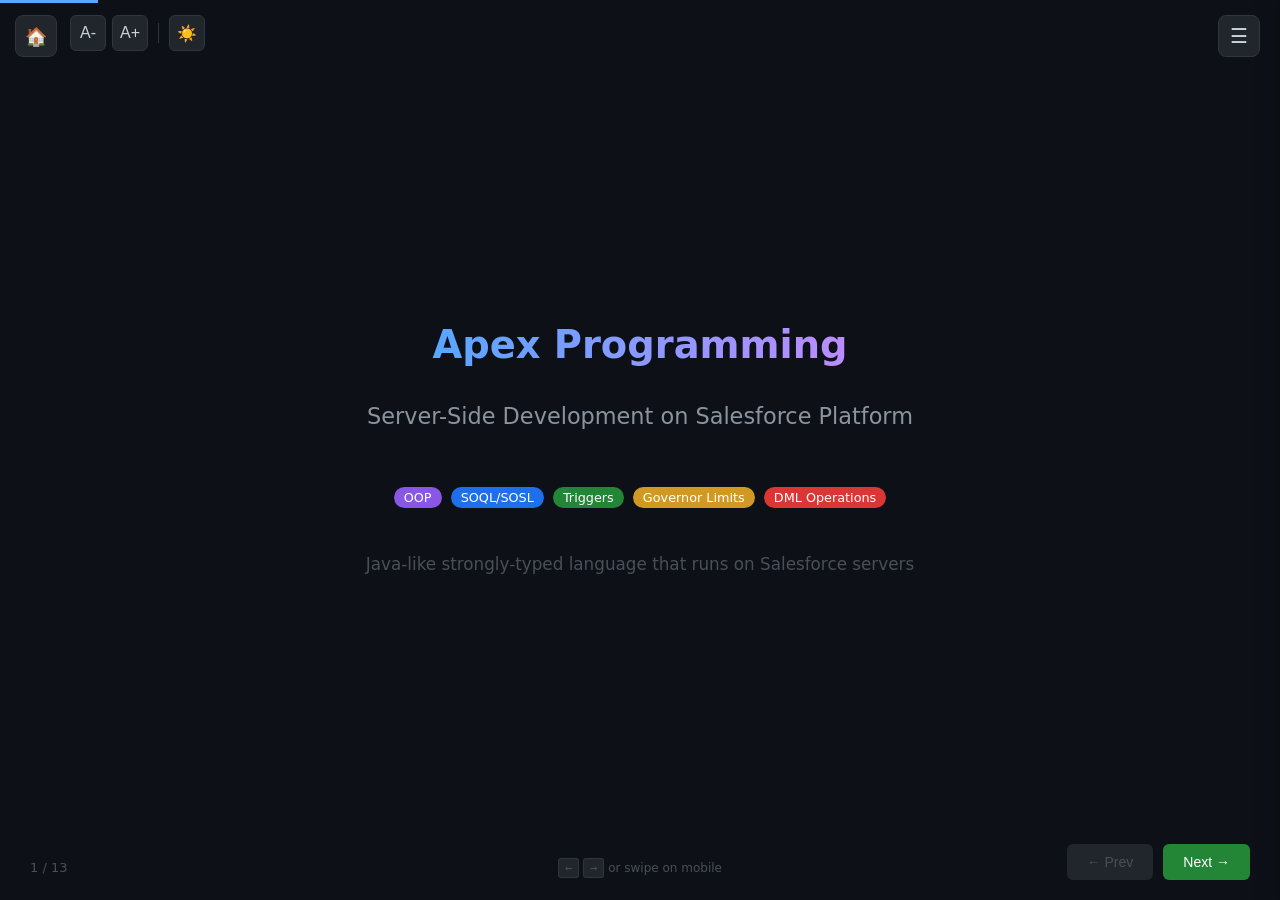
==== commit 1f7bfe53: "fix" ====
--- a/apex.html
+++ b/apex.html
@@ -43,7 +43,51 @@
             </div>
         </div>
 
-        <!-- APEX SLIDE 2: Apex Fundamentals -->
+        <!-- APEX SLIDE 2: Syntax First, Then Example -->
+        <div class="slide" data-section="apex">
+            <h2>Syntax First, Then Example</h2>
+            <p style="margin-bottom:15px; color:#8b949e;">When you know the concept but freeze while writing code, begin with the structure. Learn the pattern first, then fill in the logic.</p>
+            <div class="two-col">
+                <div>
+                    <div class="card fade-in">
+                        <h3>Apex class structure</h3>
+<pre><code>public with sharing class ExampleService {
+    @AuraEnabled
+    public static void doWork() {
+        // business logic
+    }
+}</code></pre>
+                        <p style="margin-top:8px; color:#8b949e;">Start with the class declaration, then the method signature, then place the logic inside the method body.</p>
+                    </div>
+                    <div class="card fade-in delay-1">
+                        <h3>Trigger handler pattern</h3>
+<pre><code>trigger AccountTrigger on Account (before insert, before update) {
+    if (Trigger.isBefore) {
+        AccountHandler.handle(Trigger.new, Trigger.oldMap);
+    }
+}</code></pre>
+                        <p style="margin-top:8px; color:#8b949e;">Keep the trigger thin. Check the event, then delegate the real work to a handler class.</p>
+                    </div>
+                </div>
+                <div>
+                    <div class="card fade-in delay-1">
+                        <h3>SOQL + loop pattern</h3>
+<pre><code>List&lt;Contact&gt; contacts = [SELECT Id, AccountId FROM Contact WHERE AccountId IN :accountIds];
+for (Contact c : contacts) {
+    // process record
+}</code></pre>
+                        <p style="margin-top:8px; color:#8b949e;">The common recall pattern is: query first, then loop over the results, then process the records.</p>
+                    </div>
+                    <div class="card highlight fade-in delay-2">
+                        <h3>Flow thinking pattern</h3>
+<pre><code>Start → Decision → Action → End</code></pre>
+                        <p style="margin-top:8px; color:#8b949e;">When you get stuck, think in terms of entry, condition, action, and exit. That makes code and flow logic easier to reconstruct.</p>
+                    </div>
+                </div>
+            </div>
+        </div>
+
+        <!-- APEX SLIDE 3: Apex Fundamentals -->
         <div class="slide" data-section="apex">
             <h2>Apex Fundamentals — What Makes It Different</h2>
             <p style="margin-bottom:15px; color:#8b949e;">Apex looks like Java but runs inside Salesforce. It has built-in database access, automatic governor limits, and is designed for multi-tenant cloud computing.</p>
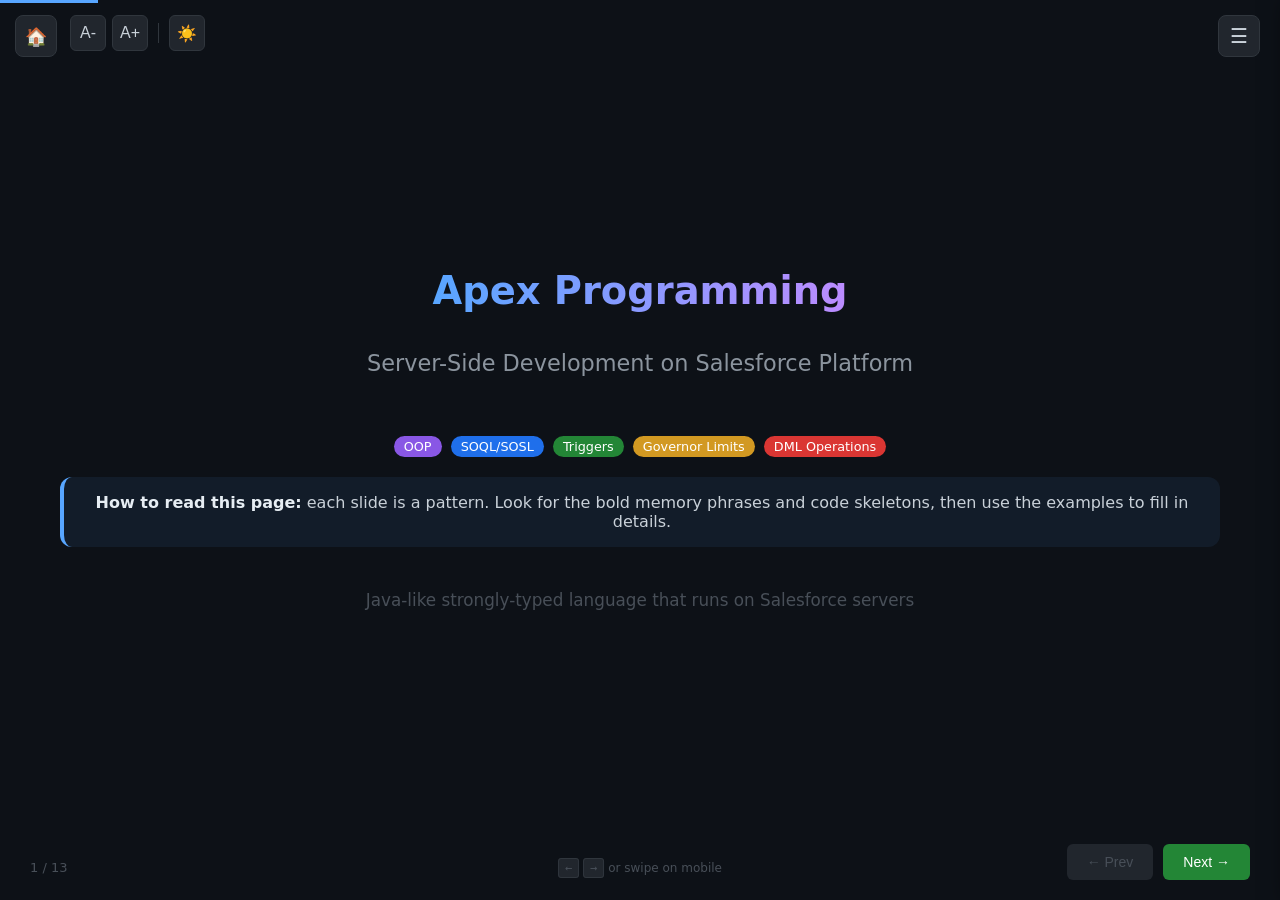
==== commit cebe3a34: "fix" ====
--- a/apex.html
+++ b/apex.html
@@ -39,14 +39,17 @@
                     <span class="badge orange" onclick="window.SlideEngine.goToSlide(5)" style="cursor:pointer;">Governor Limits</span>
                     <span class="badge red" onclick="window.SlideEngine.goToSlide(3)" style="cursor:pointer;">DML Operations</span>
                 </div>
-                <p class="fade-in delay-3" style="margin-top: 40px; color: #484f58;">Java-like strongly-typed language that runs on Salesforce servers</p>
+                <div class="note-box fade-in delay-3">
+                    <strong>How to read this page:</strong> each slide is a pattern. Look for the bold memory phrases and code skeletons, then use the examples to fill in details.
+                </div>
+                <p class="fade-in delay-3" style="margin-top: 20px; color: #484f58;">Java-like strongly-typed language that runs on Salesforce servers</p>
             </div>
         </div>
 
         <!-- APEX SLIDE 2: Syntax First, Then Example -->
         <div class="slide" data-section="apex">
             <h2>Syntax First, Then Example</h2>
-            <p style="margin-bottom:15px; color:#8b949e;">When you know the concept but freeze while writing code, begin with the structure. Learn the pattern first, then fill in the logic.</p>
+            <p style="margin-bottom:15px; color:#8b949e;">When you know the concept but freeze while writing code, start by writing the outer shape. Use the pattern names below as memory hooks.</p>
             <div class="two-col">
                 <div>
                     <div class="card fade-in">
@@ -57,7 +60,7 @@
         // business logic
     }
 }</code></pre>
-                        <p style="margin-top:8px; color:#8b949e;">Start with the class declaration, then the method signature, then place the logic inside the method body.</p>
+                        <p style="margin-top:8px; color:#8b949e;"><strong>Remember:</strong> class → method → logic. If you forget details, write the class header first, then stub the method, then add the body comments.</p>
                     </div>
                     <div class="card fade-in delay-1">
                         <h3>Trigger handler pattern</h3>
@@ -66,7 +69,7 @@
         AccountHandler.handle(Trigger.new, Trigger.oldMap);
     }
 }</code></pre>
-                        <p style="margin-top:8px; color:#8b949e;">Keep the trigger thin. Check the event, then delegate the real work to a handler class.</p>
+                        <p style="margin-top:8px; color:#8b949e;"><strong>Memory tip:</strong> thin trigger, thick handler. The trigger only routes events; the handler contains the logic. That skeleton is what most interviewers want to hear.</p>
                     </div>
                 </div>
                 <div>
@@ -76,12 +79,12 @@
 for (Contact c : contacts) {
     // process record
 }</code></pre>
-                        <p style="margin-top:8px; color:#8b949e;">The common recall pattern is: query first, then loop over the results, then process the records.</p>
+                        <p style="margin-top:8px; color:#8b949e;"><strong>Recall rule:</strong> Q → L. Write the query first, then write the for-loop. If you forget the fields, use placeholders and fill them after.</p>
                     </div>
                     <div class="card highlight fade-in delay-2">
-                        <h3>Flow thinking pattern</h3>
+                        <h3>Process skeleton</h3>
 <pre><code>Start → Decision → Action → End</code></pre>
-                        <p style="margin-top:8px; color:#8b949e;">When you get stuck, think in terms of entry, condition, action, and exit. That makes code and flow logic easier to reconstruct.</p>
+                        <p style="margin-top:8px; color:#8b949e;"><strong>Use this map:</strong> begin with the problem, decide the path, perform the action, then finish. That helps you sketch solutions without freezing on exact syntax.</p>
                     </div>
                 </div>
             </div>
@@ -170,10 +173,11 @@
             </div>
         </div>
 
-        <!-- APEX SLIDE 3: SOQL & SOSL -->
+        <!-- APEX SLIDE 4: SOQL & SOSL -->
         <div class="slide" data-section="apex">
             <h2>SOQL & SOSL — Querying Data</h2>
             <p style="margin-bottom:15px; color:#8b949e;">SOQL = Salesforce Object Query Language (like SQL for one object + relationships). SOSL = Salesforce Object Search Language (full-text search across multiple objects).</p>
+            <p style="margin-bottom:15px; color:#8b949e;"><strong>Quick recall:</strong> SOQL is always <code>List&lt;SObject&gt; results = [SELECT ... FROM Object WHERE ...];</code>. SOSL is always <code>List&lt;List&lt;SObject&gt;&gt; results = [FIND 'text' IN ALL FIELDS RETURNING Object(fields) LIMIT n];</code></p>
             <div class="two-col">
                 <div>
                     <div class="card fade-in">
@@ -266,6 +270,7 @@
         <div class="slide" data-section="apex">
             <h2>DML Operations — Creating, Updating, Deleting Records</h2>
             <p style="margin-bottom:15px; color:#8b949e;">DML (Data Manipulation Language) statements persist changes to the database. Always bulkify — operate on lists, not single records.</p>
+            <p style="margin-bottom:15px; color:#8b949e;"><strong>Quick recall:</strong> DML patterns are <code>insert records;</code>, <code>update records;</code>, <code>delete records;</code>, <code>upsert records External_Id__c;</code>, <code>undelete records;</code>, <code>merge master dupe;</code>.</p>
             <div class="two-col">
                 <div>
                     <div class="card fade-in">
@@ -350,6 +355,7 @@
         <div class="slide" data-section="apex">
             <h2>Triggers — Automating on Record Changes</h2>
             <p style="margin-bottom:15px; color:#8b949e;">Triggers execute Apex code before or after DML events on records. Always use a handler pattern — never put logic directly in the trigger.</p>
+            <p style="margin-bottom:15px; color:#8b949e;"><strong>Quick recall:</strong> Trigger skeleton = <code>trigger Name on Object(events) { if (Trigger.isBefore) { ... } if (Trigger.isAfter) { ... } }</code>. Then delegate to handler methods by event.</p>
             <div class="two-col">
                 <div>
                     <div class="card fade-in">
@@ -511,6 +517,7 @@
         <div class="slide" data-section="apex">
             <h2>Collections — List, Set, Map</h2>
             <p style="margin-bottom:15px; color:#8b949e;">Collections are the foundation of bulkified Apex. Master these patterns and you'll never hit governor limits.</p>
+            <p style="margin-bottom:15px; color:#8b949e;"><strong>Quick recall:</strong> List = ordered list, Set = unique values, Map = key-value lookup. Use List for query results, Set for unique IDs, and Map for fast record lookup by Id.</p>
             <div class="two-col">
                 <div>
                     <div class="card fade-in">
@@ -597,6 +604,7 @@
                 <div>
                     <div class="card fade-in">
                         <h3>@future — Simple Async</h3>
+                        <p style="margin-bottom:12px; color:#8b949e;"><strong>Quick recall:</strong> @future methods are fire-and-forget. Syntax: <code>public static void methodName(Set&lt;Id&gt; ids)</code> with <code>@future(callout=true)</code> above it.</p>
 <pre><code>// Fire-and-forget. No return value. No chaining.
 public class CalloutService {
     @future(callout=true)
@@ -645,6 +653,14 @@
                 <div>
                     <div class="card fade-in delay-1">
                         <h3>Batch Apex — Large Data Volumes</h3>
+                        <p style="margin-bottom:12px; color:#8b949e;"><strong>Remember:</strong> Collect → Process → Finish. Batch classes always have the same 3 methods: <code>start()</code>, <code>execute()</code>, <code>finish()</code>.</p>
+                        <ul style="margin-bottom:12px; color:#8b949e; font-size:0.95em;">
+                            <li><code>class MyBatch implements Database.Batchable&lt;SObject&gt;</code></li>
+                            <li><code>public Database.QueryLocator start(Database.BatchableContext bc) { ... }</code></li>
+                            <li><code>public void execute(Database.BatchableContext bc, List&lt;Account&gt; scope) { ... }</code></li>
+                            <li><code>public void finish(Database.BatchableContext bc) { ... }</code></li>
+                            <li><code>Database.executeBatch(new MyBatch(), 200);</code></li>
+                        </ul>
 <pre><code>public class CleanupBatch implements 
     Database.Batchable&lt;SObject&gt;, Database.Stateful {
     
@@ -673,6 +689,7 @@
 // Execute (200 records per batch by default):
 Database.executeBatch(new CleanupBatch(), 200);
 // For callouts: use batch size 1-100</code></pre>
+                        <p style="margin-top:8px; color:#8b949e;"><strong>Batch Mnemonic:</strong> <code>class → start → execute → finish → executeBatch</code>. If asked in an interview, write the skeleton first, then fill the query and chunk logic.</p>
                     </div>
                     <div class="card highlight fade-in delay-2">
                         <h3>When to Use What</h3>
@@ -886,8 +903,9 @@
 // Works with collections:
 String first = myList?.get(0)?.Name;
 
-// Works in SOQL:
-List&lt;Contact&gt; cons = [SELECT Account?.Name FROM Contact];
+// Works after query in Apex expressions:
+Contact firstContact = [SELECT Account.Name FROM Contact LIMIT 1];
+String accountName = firstContact.Account?.Name;
 
 // Common patterns:
 String msg = error?.body?.message ?? 'Unknown error';
@@ -1057,7 +1075,6 @@
                             <tr><td>Assert class</td><td>Spring '23</td><td>Assert.areEqual() replaces System.assertEquals()</td></tr>
                             <tr><td>Set literals</td><td>Spring '24</td><td>Set&lt;String&gt; s = {'a', 'b', 'c'};</td></tr>
                             <tr><td>Multi-currency SOQL</td><td>Summer '24</td><td>convertCurrency() in SOQL</td></tr>
-                            <tr><td>Apex Guru AI</td><td>Winter '25</td><td>AI-powered code analysis in Setup</td></tr>
                         </table>
                     </div>
                 </div>
--- a/common.css
+++ b/common.css
@@ -75,23 +75,42 @@
 }
 h2 { font-size: 1.8em; margin-bottom: 20px; color: var(--accent-blue); }
 h3 { font-size: 1.3em; color: var(--accent-purple); margin: 15px 0 8px; }
-p, li { font-size: 1.05em; line-height: 1.7; color: var(--text-secondary); }
-ul { padding-left: 20px; }
-li { margin: 6px 0; }
+p, li { font-size: 1.05em; line-height: 1.85; color: var(--text-secondary); margin-bottom: 16px; }
+ul { padding-left: 22px; margin-bottom: 18px; }
+li { margin: 8px 0; }
 code {
-    background: var(--bg-secondary); padding: 2px 6px;
-    border-radius: 4px; font-family: var(--font-code);
-    font-size: 0.9em; color: #79c0ff;
+    background: rgba(88,166,255,0.08); padding: 2px 6px;
+    border-radius: 5px; font-family: var(--font-code);
+    font-size: 0.92em; color: #79c0ff;
 }
 pre {
-    background: var(--bg-secondary); padding: 16px 20px;
-    border-radius: 8px; overflow-x: auto; margin: 12px 0;
-    border: 1px solid var(--border);
+    background: rgba(31,38,45,0.95); padding: 18px 22px;
+    border-radius: 12px; overflow-x: auto; margin: 18px 0;
+    border: 1px solid rgba(88,166,255,0.18);
+    line-height: 1.8;
 }
 pre code {
     padding: 0; background: none;
-    font-size: 0.85em; line-height: 1.6; color: var(--text-primary);
-}
+    font-size: 0.92em; line-height: 1.8; color: var(--text-primary);
+}
+.note-box {
+    background: rgba(88,166,255,0.08);
+    border-left: 4px solid var(--accent-blue);
+    padding: 16px 18px;
+    border-radius: 12px;
+    margin: 18px 0;
+    color: var(--text-secondary);
+}
+.memory-tip {
+    display: block;
+    background: rgba(35,134,54,0.12);
+    border-left: 4px solid var(--accent-green);
+    padding: 14px 18px;
+    border-radius: 12px;
+    margin: 16px 0;
+    color: var(--text-secondary);
+}
+.note-box strong, .memory-tip strong { color: var(--text-primary); }
 
 /* ===== SYNTAX HIGHLIGHTING ===== */
 .hljs-keyword { color: #ff7b72; }
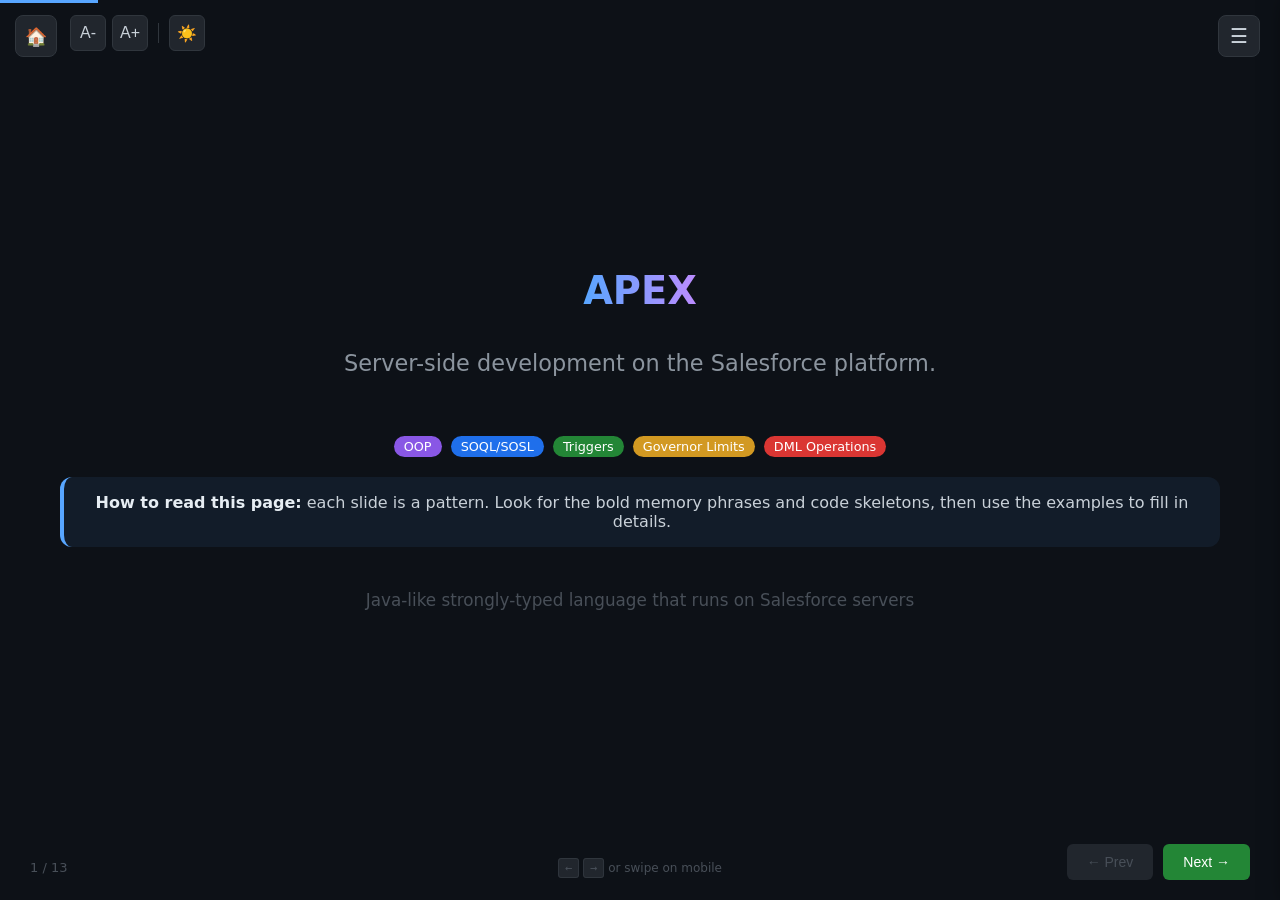
==== commit 4d428768: "fix" ====
--- a/apex.html
+++ b/apex.html
@@ -3,7 +3,7 @@
 <head>
     <meta charset="UTF-8">
     <meta name="viewport" content="width=device-width, initial-scale=1.0, maximum-scale=5.0, user-scalable=yes">
-    <title>Apex Programming - Salesforce Study Guide</title>
+    <title>APEX - Salesforce Study Guide</title>
     <link rel="stylesheet" href="common.css">
 </head>
 <body data-page="apex">
@@ -30,8 +30,8 @@
         <!-- APEX SLIDE 1: Introduction -->
         <div class="slide" data-section="apex">
             <div class="center">
-                <h1 class="fade-in">Apex Programming</h1>
-                <p class="fade-in delay-1" style="font-size: 1.4em; color: #8b949e; margin: 20px 0;">Server-Side Development on Salesforce Platform</p>
+                <h1 class="fade-in">APEX</h1>
+                <p class="fade-in delay-1" style="font-size: 1.4em; color: #8b949e; margin: 20px 0;">Server-side development on the Salesforce platform.</p>
                 <div class="fade-in delay-2" style="margin-top: 30px;">
                     <span class="badge purple" onclick="window.SlideEngine.goToSlide(1)" style="cursor:pointer;">OOP</span>
                     <span class="badge blue" onclick="window.SlideEngine.goToSlide(2)" style="cursor:pointer;">SOQL/SOSL</span>
--- a/common.css
+++ b/common.css
@@ -31,7 +31,11 @@
     background: var(--bg-primary);
     color: var(--text-primary);
     overflow: hidden;
+    -webkit-text-size-adjust: 100%;
     -webkit-tap-highlight-color: transparent;
+}
+button, a {
+    touch-action: manipulation;
 }
 
 /* ===== SLIDE CONTAINER ===== */
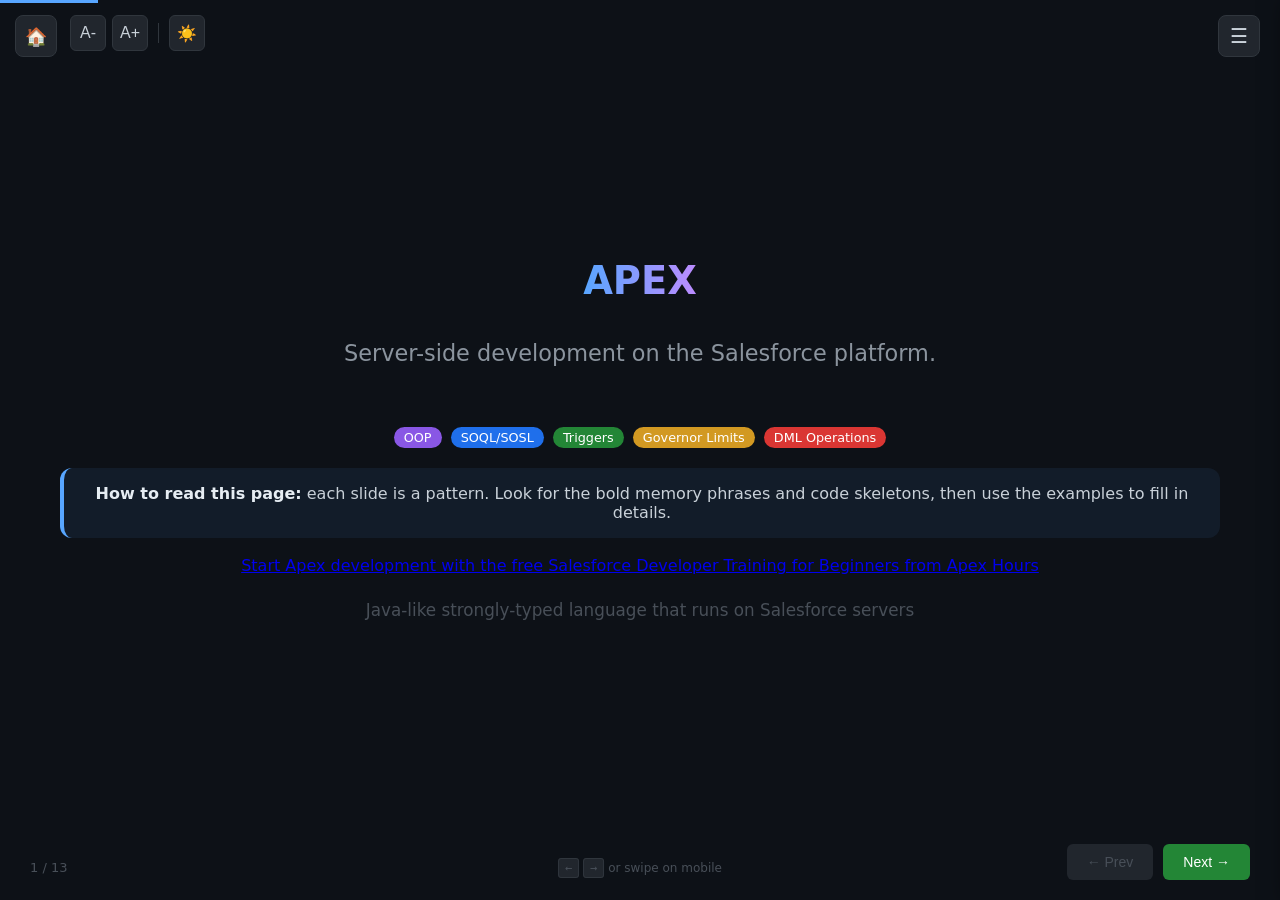
==== commit cf81e4b1: "fix" ====
--- a/apex.html
+++ b/apex.html
@@ -42,6 +42,9 @@
                 <div class="note-box fade-in delay-3">
                     <strong>How to read this page:</strong> each slide is a pattern. Look for the bold memory phrases and code skeletons, then use the examples to fill in details.
                 </div>
+                <a class="resource-link fade-in delay-4" href="https://www.apexhours.com/salesforce-developer-training-free/" target="_blank" rel="noopener noreferrer">
+                    <span>Start Apex development with the free Salesforce Developer Training for Beginners from Apex Hours</span>
+                </a>
                 <p class="fade-in delay-3" style="margin-top: 20px; color: #484f58;">Java-like strongly-typed language that runs on Salesforce servers</p>
             </div>
         </div>
